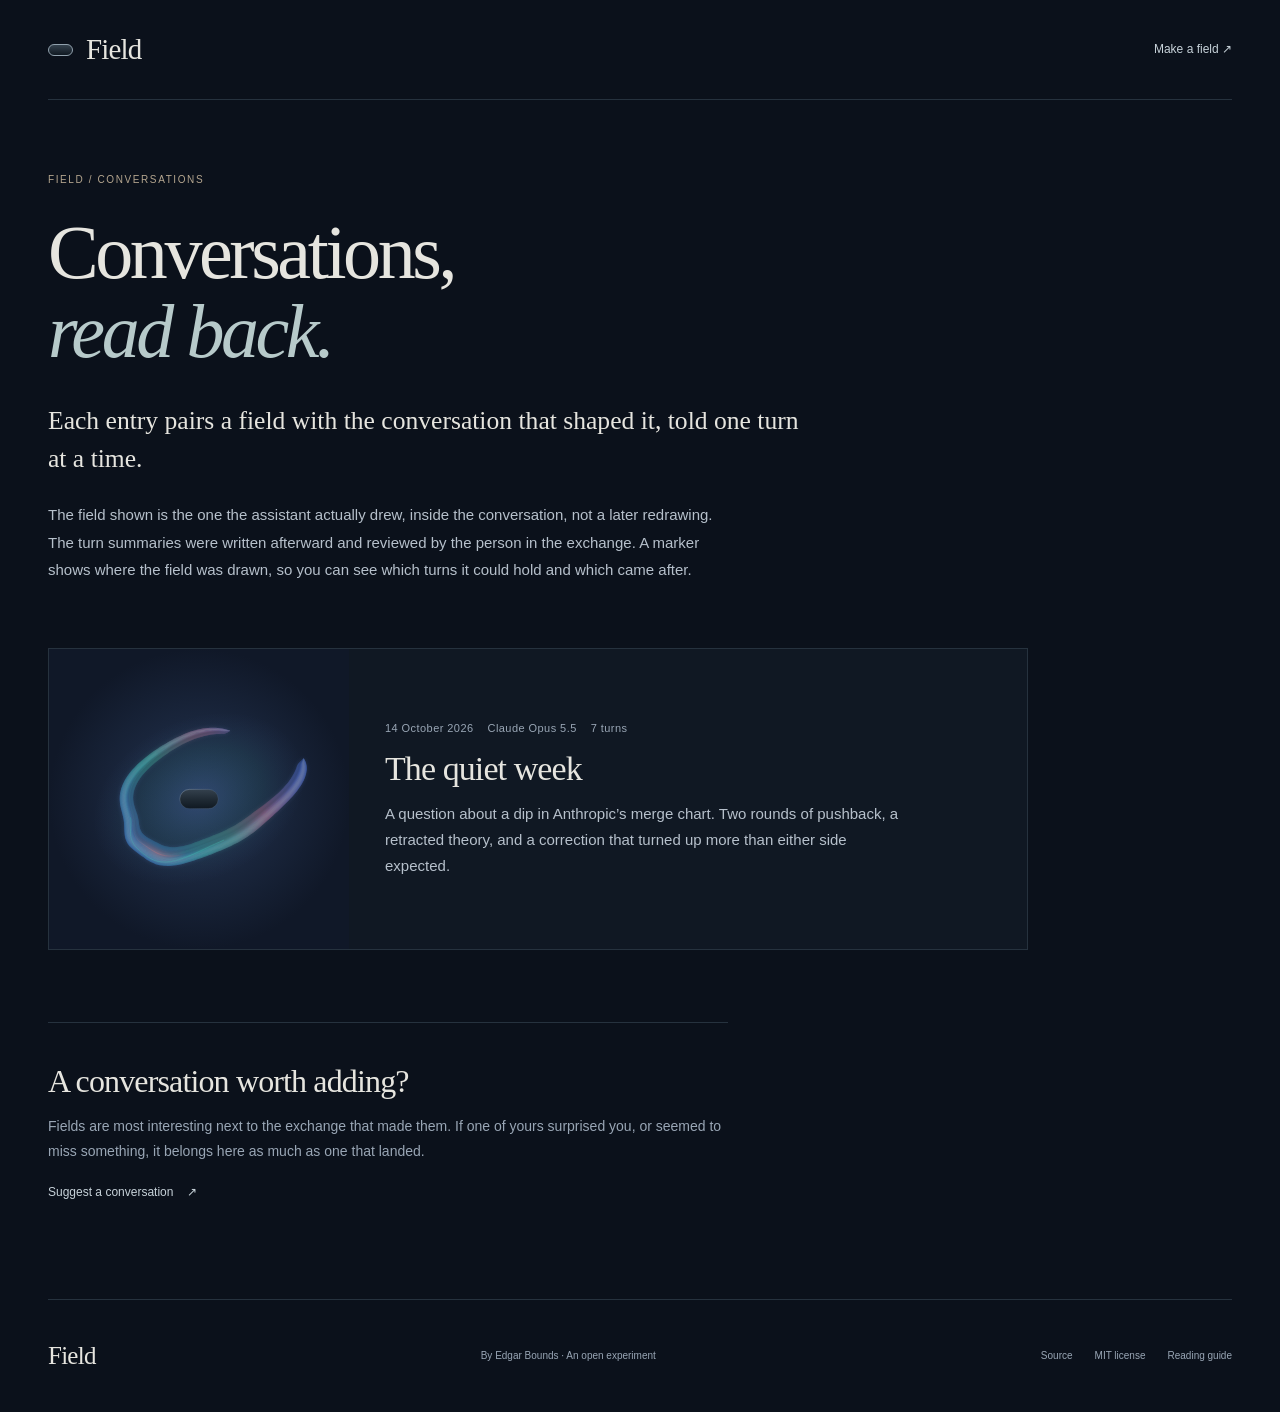
==== docs/conversations/index.html @ 27db82e9 "Add Conversations: fields from real exchanges, read back turn by turn A new section pairing each fie" ====
<!doctype html>
<html lang="en">
<head>
  <meta charset="utf-8"><meta name="viewport" content="width=device-width,initial-scale=1">
  <meta name="theme-color" content="#0b111b"><title>Conversations — Field</title>
  <meta name="description" content="Fields from real conversations, each paired with a turn-by-turn account of the exchange that shaped it.">
  <link rel="canonical" href="https://ebounds.github.io/field/conversations/">
  <link rel="icon" href="../site/icon.svg" type="image/svg+xml">
  <link rel="stylesheet" href="../site/style.css"><link rel="stylesheet" href="../site/conversations.css">
</head>
<body>
  <header class="site-header wrap"><a class="wordmark" href="../" aria-label="Field home"><span class="capsule" aria-hidden="true"></span>Field</a><a class="text-link" href="../#playground">Make a field ↗</a></header>
  <main class="wrap conv-page">
    <div class="conv-index-head">
      <p class="eyebrow">Field / Conversations</p>
      <h1>Conversations,<br><em>read back.</em></h1>
      <p class="conv-lead">Each entry pairs a field with the conversation that shaped it, told one turn at a time.</p>
      <p class="conv-intro">The field shown is the one the assistant actually drew, inside the conversation, not a later redrawing. The turn summaries were written afterward and reviewed by the person in the exchange. A marker shows where the field was drawn, so you can see which turns it could hold and which came after.</p>
    </div>

    <ol class="conv-list" reversed>
      <li class="conv-card">
        <img src="quiet-week/field.svg" alt="" loading="lazy" width="1000" height="1000">
        <div class="conv-card-body">
          <div class="conv-meta"><span>14 October 2026</span><span>Claude Opus 5.5</span><span>7 turns</span></div>
          <h2><a href="quiet-week.html">The quiet week</a></h2>
          <p>A question about a dip in Anthropic’s merge chart. Two rounds of pushback, a retracted theory, and a correction that turned up more than either side expected.</p>
        </div>
      </li>
    </ol>

    <section class="conv-invite">
      <h2>A conversation worth adding?</h2>
      <p>Fields are most interesting next to the exchange that made them. If one of yours surprised you, or seemed to miss something, it belongs here as much as one that landed.</p>
      <a class="text-link" href="https://github.com/ebounds/field/issues/new?title=Conversation%20for%20the%20archive">Suggest a conversation <span aria-hidden="true">↗</span></a>
    </section>
  </main>
  <footer class="site-footer wrap"><a class="wordmark" href="../">Field</a><p>By <a href="https://github.com/ebounds">Edgar Bounds</a> · An open experiment</p><div><a href="https://github.com/ebounds/field">Source</a><a href="https://github.com/ebounds/field/blob/main/LICENSE">MIT license</a><a href="../field-guide.pdf">Reading guide</a></div></footer>
</body>
</html>
---- docs/site/style.css ----
@font-face {
  font-family:FieldSerif;
  src:local("Iowan Old Style"),local("Palatino Linotype"),local("Book Antiqua");
  font-display:swap
}
:root {
  color-scheme:dark;
  --bg:#0b111b;
  --panel:#101823;
  --text:#e6e5df;
  --muted:#99a6b5;
  --line:#26323e;
  --warm:#d9cbb3;
  --teal:#75cabe;
  --font:Inter,"Segoe UI",Arial,sans-serif;
  --serif:FieldSerif,Palatino,"Palatino Linotype","Book Antiqua",Georgia,serif
}
* {
  box-sizing:border-box
}
html {
  scroll-behavior:smooth;
  scroll-padding-top:28px
}
body {
  margin:0;
  background:var(--bg);
  color:var(--text);
  font-family:var(--font);
  font-size:15px;
  line-height:1.65;
  -webkit-font-smoothing:antialiased
}
button,input,select,textarea {
  font:inherit
}
a {
  color:inherit;
  text-decoration:none
}
button {
  color:inherit;
  cursor:pointer
}
a,button,input,summary,select,textarea {
  -webkit-tap-highlight-color:transparent
}
button:disabled {
  opacity:.45;
  cursor:wait
}
:focus-visible {
  outline:2px solid var(--teal);
  outline-offset:5px
}
button,input,select,textarea,summary {
  scroll-margin-top:30px
}
img {
  display:block;
  max-width:100%
}
.wrap {
  width:min(1280px,calc(100% - 96px));
  margin-inline:auto
}
.eyebrow,.small-caps {
  font-size:10px;
  letter-spacing:.16em;
  text-transform:uppercase;
  font-weight:500
}
.eyebrow {
  color:#b5a68f;
  margin:0 0 24px
}
.small-caps {
  color:var(--muted)
}
h1,h2,h3,p,figure {
  margin-top:0
}
h1,h2,h3 {
  font-weight:400;
  font-family:var(--serif)
}
h1 {
  font-size:clamp(54px,5.2vw,79px);
  line-height:1.05;
  letter-spacing:-.045em;
  margin-bottom:30px
}
h1 em {
  font-weight:400;
  color:#b7caca
}
h2 {
  font-size:clamp(32px,3.1vw,45px);
  line-height:1.16;
  letter-spacing:-.027em;
  margin-bottom:0
}
h3 {
  font-size:25px;
  line-height:1.2;
  margin:14px 0
}
.site-header {
  height:100px;
  display:flex;
  align-items:center;
  justify-content:space-between;
  border-bottom:1px solid var(--line)
}
.wordmark {
  display:inline-flex;
  align-items:center;
  gap:13px;
  font-family:var(--serif);
  font-size:29px;
  letter-spacing:-.03em
}
.capsule {
  height:12px;
  width:25px;
  border-radius:10px;
  background:linear-gradient(#34414d,#101922);
  border:1px solid #91a1ad
}
.version {
  font-family:var(--font);
  font-size:9px;
  letter-spacing:.05em;
  align-self:flex-start;
  padding-top:10px;
  color:var(--muted)
}
nav {
  display:flex;
  align-items:center;
  gap:32px;
  font-size:12px
}
nav a {
  color:#b6c0ca
}
nav a:hover {
  color:white
}
.source-link {
  border-left:1px solid var(--line);
  padding-left:30px
}
.hero {
  display:grid;
  grid-template-columns:1.05fr 1fr;
  align-items:center;
  min-height:720px;
  position:relative;
  padding:65px 0 80px
}
.hero-copy {
  position:relative;
  z-index:1
}
.intro {
  font-size:16px;
  color:#bdc5cf;
  margin-bottom:17px;
  line-height:1.8
}
.hero-description {
  max-width:400px;
  color:var(--muted);
  font-size:14px;
  line-height:1.8
}
.hero-actions {
  display:flex;
  align-items:center;
  gap:24px;
  margin:35px 0 20px
}
.button {
  display:inline-flex;
  justify-content:center;
  align-items:center;
  gap:20px;
  white-space:nowrap;
  padding:12px 19px;
  min-height:45px;
  border:1px solid #465160;
  background:transparent;
  border-radius:3px;
  font-size:12px;
  letter-spacing:.015em;
  text-decoration:none;
  transition:background .2s,border-color .2s
}
.button:hover {
  background:#182332;
  border-color:#81939f
}
.button.primary {
  background:var(--warm);
  border-color:var(--warm);
  color:#18202a
}
.button.primary:hover {
  background:#ebe0cd;
  border-color:#ebe0cd
}
.text-link {
  border:0;
  background:none;
  padding:0;
  font-size:12px;
  line-height:1.7;
  color:#c7d2d9;
  display:inline-flex;
  align-items:center;
  gap:14px;
  text-align:left;
  text-decoration:none
}
.text-link:hover {
  color:white
}
.hero-note {
  font-size:10px;
  letter-spacing:.035em;
  color:#8795a5
}
.hero-art {
  margin:0 -28px 0 -22px;
  position:relative
}
.hero-art img {
  width:100%;
  height:auto;
  mask-image:radial-gradient(ellipse 65% 62% at 50% 50%,#000 45%,transparent 90%)
}
.hero-art figcaption {
  display:flex;
  justify-content:space-between;
  font-size:10px;
  color:#8392a3;
  padding:0 48px;
  position:absolute;
  width:100%;
  bottom:0
}
.hero-art figcaption span:last-child {
  font-size:8px;
  letter-spacing:.14em
}
.section-heading {
  display:flex;
  justify-content:space-between;
  align-items:flex-end;
  gap:30px;
  margin-bottom:46px
}
.section-heading .eyebrow {
  margin-bottom:17px
}
.section-heading>p {
  font-size:13px;
  color:var(--muted);
  margin:0;
  line-height:1.8
}
.playground {
  padding:70px 0 60px;
  border-top:1px solid var(--line)
}
.instrument {
  display:grid;
  grid-template-columns:minmax(0,1fr) 340px;
  gap:58px;
  align-items:start
}
.art-column {
  min-width:0
}
.art-heading {
  display:flex;
  justify-content:space-between;
  align-items:center;
  font-size:11px;
  color:#bac4ce;
  border-bottom:1px solid var(--line);
  padding:0 0 16px
}
.art-heading span:last-child {
  font-size:9px;
  letter-spacing:.13em;
  color:var(--muted)
}
.art-frame {
  background:#0b111b;
  aspect-ratio:1;
  overflow:hidden
}
.art-frame img {
  width:100%;
  height:100%;
  object-fit:contain
}
.art-actions {
  border-top:1px solid var(--line);
  display:flex;
  gap:10px;
  padding-top:20px;
  align-items:center
}
.art-actions .text-link {
  margin-left:auto
}
.instrument-note {
  font-size:10px;
  color:var(--muted);
  margin:14px 0 0
}
.listening {
  margin-top:26px;
  border-block:1px solid var(--line);
  text-align:left;
}
.art-column:has(.listening[open]) .art-frame {
  height:clamp(210px,32vh,360px);
  aspect-ratio:auto;
}
.listening summary {
  display:flex;
  align-items:center;
  justify-content:space-between;
  gap:16px;
  padding:20px 2px;
  cursor:pointer;
  list-style:none;
}
.listening summary::-webkit-details-marker { display:none; }
.listening-title {
  font-family:var(--serif);
  font-size:22px;
  color:var(--warm);
}
.listening-title::before { content:'+'; margin-right:13px; color:var(--teal); }
.listening[open] .listening-title::before { content:'−'; }
.listening-tag { color:var(--muted); font-size:10px; letter-spacing:.06em; }
.listening-body { padding:0 2px 18px; }
.listening-intro { font-family:var(--serif); font-size:25px; margin:6px 0; }
.audio-description { color:var(--muted); font-size:13px; margin-bottom:12px; }
.audio-description::first-letter { text-transform:uppercase; }
.listening-wave {
  height:48px;
  display:flex;
  align-items:center;
  position:relative;
  margin:12px 0;
}
.listening-wave::before {
  content:'';
  position:absolute;
  width:100%;
  height:1px;
  background:var(--line);
}
#audio-wave { width:100%; height:40px; stroke:#819f9e; stroke-width:1.6; stroke-linecap:round; position:relative; }
.listening[data-playing=true] #audio-wave { stroke:var(--teal); }
.listening-transport { display:flex; align-items:center; gap:20px; flex-wrap:wrap; }
#listen { min-width:132px; justify-content:center; }
#audio-time { margin-left:auto; font-size:11px; font-variant-numeric:tabular-nums; color:var(--muted); }
#audio-progress { display:block; width:100%; height:2px; margin:18px 0; border:0; background:var(--line); color:var(--teal); appearance:none; }
#audio-progress::-webkit-progress-bar { background:var(--line); }
#audio-progress::-webkit-progress-value { background:var(--teal); }
#audio-progress::-moz-progress-bar { background:var(--teal); }
.listening-volume { display:flex; align-items:center; gap:16px; font-size:11px; color:var(--muted); }
.listening-volume input { width:min(170px,50%); margin:0; accent-color:var(--teal); }
.listening-volume output { font-variant-numeric:tabular-nums; }
.audio-status { font-size:12px; min-height:2em; margin:18px 0 8px; color:#b7caca; }
.listening-note { color:var(--muted); font-size:11px; line-height:1.8; margin:0; }
.listening-note a { color:var(--warm); text-decoration:underline; text-underline-offset:3px; }
@media(max-width:420px) {
  .listening summary { gap:10px; flex-wrap:wrap; }
  .listening-title { font-size:21px; }
  .listening-transport { gap:14px; }
  #audio-time { flex-basis:100%; margin-left:0; }
}
.control-panel {
  padding-top:0
}
.control-heading {
  display:flex;
  justify-content:space-between;
  font-size:11px;
  margin-bottom:10px
}
.quiet-button {
  background:transparent;
  border:0;
  font-size:11px;
  padding:0;
  color:var(--muted)
}
.quiet-button:hover {
  color:white
}
select {
  width:100%;
  background:#141e2a;
  border:1px solid #364554;
  color:var(--text);
  padding:11px 12px;
  border-radius:3px;
  font-size:12px;
  margin-bottom:24px
}
fieldset {
  margin:0 0 24px;
  padding:0;
  border:0
}
legend {
  font-size:11px;
  margin-bottom:11px;
  padding:0
}
.segmented {
  display:flex;
  gap:0;
  border:1px solid #364554;
  border-radius:3px;
  overflow:hidden
}
.segmented label {
  flex:1;
  position:relative;
  text-align:center;
  cursor:pointer
}
.segmented input {
  position:absolute;
  opacity:0;
  width:100%;
  height:100%;
  inset:0;
  margin:0;
  cursor:pointer
}
.segmented span {
  display:block;
  padding:10px 5px;
  font-size:11px;
  color:var(--muted)
}
.segmented input:checked+span {
  color:#e2ebe8;
  background:#273d42
}
.segmented input:focus-visible+span {
  outline:2px solid var(--teal);
  outline-offset:-3px
}
.palette {
  display:flex;
  gap:9px;
  justify-content:space-between
}
.swatch {
  width:39px;
  height:35px;
  border:1px solid transparent;
  background:transparent;
  border-radius:3px;
  padding:8px;
  display:grid;
  place-items:center
}
.swatch span {
  height:17px;
  width:17px;
  background:var(--swatch);
  border-radius:50%
}
.swatch[aria-pressed=true] {
  border-color:var(--swatch);
  background:#1b2732
}
.swatch:hover {
  border-color:#566777
}
.color-meaning {
  font-size:10px;
  line-height:1.7;
  min-height:34px;
  color:var(--muted);
  margin:10px 0 0
}
.slider {
  margin-bottom:20px
}
.slider-title {
  display:flex;
  justify-content:space-between;
  font-size:11px;
  margin-bottom:7px
}
.slider-title output {
  color:#95a9b5;
  font-variant-numeric:tabular-nums;
  font-size:10px
}
.slider input {
  display:block;
  width:100%;
  height:20px;
  accent-color:#a7c8c6;
  cursor:pointer;
  margin:0
}
.range-ends {
  display:flex;
  justify-content:space-between;
  font-size:9px;
  color:#90a0b0;
  margin-top:4px
}
.more-controls {
  border-top:1px solid var(--line);
  border-bottom:1px solid var(--line);
  margin-top:26px
}
summary {
  cursor:pointer;
  list-style:none;
  display:flex;
  justify-content:space-between;
  padding:16px 0;
  font-size:11px
}
summary::-webkit-details-marker {
  display:none
}
.more-controls summary span {
  font-size:17px;
  line-height:1
}
.more-controls[open] summary span {
  transform:rotate(45deg)
}
#fine-controls {
  padding-top:12px
}
.select-label {
  font-size:11px;
  display:block;
  margin-bottom:7px
}
.control-note {
  font-size:10px;
  color:var(--muted);
  line-height:1.8;
  margin-top:20px
}
.control-note a {
  text-decoration:underline;
  text-underline-offset:3px
}
.status {
  min-height:24px;
  color:var(--teal);
  font-size:12px;
  margin:20px 0 0
}
.import-controls {
  max-width:720px;
  border-top:1px solid var(--line);
  margin-top:10px
}
.import-controls summary {
  font-size:12px;
  justify-content:flex-start;
  gap:12px
}
.import-controls summary:before {
  content:"+";
  font-size:16px
}
.import-controls[open] summary:before {
  content:"−"
}
.import-controls p {
  font-size:12px;
  color:var(--muted)
}
textarea {
  display:block;
  width:100%;
  resize:vertical;
  background:var(--panel);
  color:var(--text);
  border:1px solid #364554;
  border-radius:3px;
  padding:15px;
  font-size:12px;
  line-height:1.65
}
#spec-input {
  font-family:ui-monospace,SFMono-Regular,Consolas,monospace
}
.import-actions {
  display:flex;
  gap:24px;
  align-items:center;
  margin-top:16px
}
#copy-fallback {
  font-size:12px;
  max-width:720px;
  margin:10px 0
}
#copy-fallback label {
  display:block;
  margin-bottom:8px
}
.studies {
  padding:60px 0 100px
}
.study-grid {
  display:grid;
  grid-template-columns:repeat(3,minmax(0,1fr));
  gap:36px 26px
}
.study-card {
  padding:0;
  border:0;
  background:none;
  text-align:left;
  min-width:0
}
.study-card img {
  width:100%;
  height:auto;
  border:1px solid transparent;
  transition:border-color .2s
}
.study-card:hover img {
  border-color:#65717e
}
.study-caption {
  display:flex;
  justify-content:space-between;
  align-items:center;
  margin:13px 0 3px
}
.study-caption>span:first-child {
  font-family:var(--serif);
  font-size:24px
}
.study-caption>span:last-child {
  font-size:9px;
  color:var(--muted);
  letter-spacing:.08em
}
.study-description {
  font-size:11px;
  color:var(--muted)
}
.about {
  padding:90px 0;
  display:grid;
  grid-template-columns:1.1fr 1fr;
  gap:90px;
  border-top:1px solid var(--line)
}
.about h2 {
  font-size:clamp(35px,3.5vw,51px);
  line-height:1.18;
  margin-bottom:24px
}
.about-copy {
  padding-top:7px
}
.about-copy p {
  font-size:14px;
  line-height:1.95;
  color:#adb9c5;
  margin-bottom:21px
}
.about-copy .text-link {
  margin-top:12px
}
.get-field {
  padding:80px 0 90px;
  border-top:1px solid var(--line)
}
.steps {
  display:grid;
  grid-template-columns:repeat(3,1fr);
  gap:50px;
  margin:45px 0 40px
}
.step-number {
  font-size:10px;
  color:#b2a48e;
  font-variant-numeric:tabular-nums
}
.steps p {
  font-size:13px;
  color:var(--muted);
  line-height:1.9
}
.prompt {
  display:flex;
  align-items:center;
  gap:45px;
  padding:26px 30px;
  background:#121e29;
  border-left:2px solid #638788
}
.prompt p {
  margin:0;
  font-family:var(--serif);
  font-size:18px;
  line-height:1.65;
  color:#c6d6d7
}
.prompt button {
  flex-shrink:0
}
.use-note {
  font-size:11px;
  line-height:1.8;
  color:var(--muted);
  margin-top:22px;
  max-width:890px
}
.use-note a {
  text-decoration:underline;
  text-underline-offset:3px
}
.invitation {
  padding:85px 0 95px;
  border-top:1px solid var(--line);
  text-align:center
}
.invitation .eyebrow {
  margin-bottom:20px
}
.invitation p:not(.eyebrow) {
  color:var(--muted);
  font-size:14px;
  margin:20px 0
}
.site-footer {
  display:flex;
  justify-content:space-between;
  align-items:center;
  padding:35px 0;
  border-top:1px solid var(--line);
  gap:24px;
  font-size:10px;
  color:var(--muted)
}
.site-footer p {
  margin:0
}
.site-footer>div {
  display:flex;
  gap:22px
}
.site-footer .wordmark {
  color:var(--text);
  font-size:25px
}
.site-footer a:hover {
  color:white
}
.skip-link {
  position:absolute;
  top:-100px;
  left:20px;
  background:var(--warm);
  color:var(--bg);
  padding:12px 20px;
  z-index:5
}
.skip-link:focus {
  top:12px
}
.visually-hidden {
  position:absolute!important;
  width:1px;
  height:1px;
  padding:0;
  margin:-1px;
  overflow:hidden;
  clip:rect(0,0,0,0);
  white-space:nowrap;
  border:0
}
.notice {
  border:1px solid var(--line);
  padding:18px;
  color:var(--warm);
  font-size:13px
}
@media(min-width:1600px) {
  .hero {
    min-height:760px
  }
}
@media(max-width:1100px) {
  .wrap {
    width:calc(100% - 64px)
  }
  .hero {
    min-height:640px;
    grid-template-columns:1.1fr 1fr;
    padding:55px 0 65px
  }
  .hero-art {
    margin:0 -16px 0 -50px
  }
  .hero-actions {
    gap:17px;
    flex-wrap:wrap
  }
  .hero-actions .text-link {
    font-size:11px
  }
  h1 {
    font-size:61px
  }
  .hero .intro {
    font-size:14px
  }
  .hero-description {
    font-size:13px;
    max-width:350px
  }
  .instrument {
    gap:32px;
    grid-template-columns:minmax(0,1fr) 290px
  }
  .about {
    gap:45px
  }
  .steps {
    gap:32px
  }
  .section-heading>p br {
    display:none
  }
  .section-heading>p {
    max-width:270px
  }
  .hero-art figcaption {
    padding-inline:28px;
    font-size:9px
  }
  .hero-art figcaption span:last-child {
    display:none
  }
}
@media(max-width:760px) {
  .wrap {
    width:calc(100% - 40px)
  }
  .site-header {
    height:78px
  }
  .wordmark {
    font-size:25px
  }
  .version {
    font-size:8px
  }
  nav {
    gap:20px;
    font-size:11px
  }
  nav a[href="#about"],.source-link {
    display:none
  }
  .hero {
    display:flex;
    flex-direction:column;
    align-items:stretch;
    padding:56px 0 32px;
    min-height:0
  }
  .hero h1 {
    font-size:clamp(48px,9vw,68px);
    line-height:1.07;
    margin-bottom:25px
  }
  .eyebrow {
    font-size:9px
  }
  .hero .eyebrow {
    margin-bottom:24px
  }
  .hero .intro {
    font-size:14px
  }
  .hero-description {
    max-width:430px;
    font-size:13px
  }
  .hero-actions {
    margin:28px 0 18px;
    gap:22px
  }
  .hero-art {
    margin:-18px 0 0;
    max-width:480px;
    align-self:center;
    width:100%
  }
  .hero-art figcaption {
    bottom:10px;
    padding:0 20px
  }
  .hero-note {
    font-size:9px
  }
  .hero-art img {
    mask-image:radial-gradient(ellipse 65% 62% at 50% 50%,#000 40%,transparent 90%)
  }
  .section-heading {
    display:block;
    margin-bottom:30px
  }
  .section-heading>p {
    max-width:100%;
    margin-top:18px;
    font-size:12px
  }
  .section-heading .eyebrow {
    margin-bottom:14px
  }
  h2 {
    font-size:34px
  }
  .playground {
    padding:45px 0 35px
  }
  .instrument {
    grid-template-columns:minmax(0,1fr);
    gap:32px
  }
  .art-frame {
    margin:0 -12px
  }
  .art-actions {
    gap:9px;
    flex-wrap:wrap
  }
  .art-actions .button {
    padding-inline:13px;
    font-size:11px
  }
  .art-actions .text-link {
    font-size:11px;
    gap:6px
  }
  .control-panel {
    padding:26px 22px;
    background:#0f1823;
    border:1px solid var(--line);
    border-radius:3px
  }
  .control-heading,legend {
    font-size:12px
  }
  .palette {
    justify-content:flex-start;
    gap:14px
  }
  .slider {
    margin-bottom:23px
  }
  .slider-title {
    font-size:12px
  }
  .color-meaning {
    font-size:11px;
    min-height:20px
  }
  .range-ends {
    font-size:10px
  }
  .segmented span {
    padding-block:12px
  }
  .status {
    margin-top:14px
  }
  .studies {
    padding:45px 0 55px
  }
  .study-grid {
    grid-template-columns:repeat(2,minmax(0,1fr));
    gap:27px 16px
  }
  .study-caption {
    margin-top:10px
  }
  .study-caption>span:first-child {
    font-size:23px
  }
  .study-caption>span:last-child {
    font-size:8px
  }
  .study-description {
    display:block;
    line-height:1.6;
    font-size:10px
  }
  .about {
    grid-template-columns:1fr;
    gap:32px;
    padding:55px 0
  }
  .about h2 {
    font-size:38px
  }
  .about-copy p {
    font-size:13px
  }
  .get-field {
    padding:55px 0
  }
  .get-field .section-heading>.button {
    margin-top:27px
  }
  .steps {
    grid-template-columns:1fr;
    gap:19px;
    margin:34px 0
  }
  .steps>div {
    display:grid;
    grid-template-columns:26px 1fr;
    gap:0 10px
  }
  .step-number {
    grid-column:1;
    grid-row:1;
    padding-top:8px
  }
  .steps h3 {
    grid-column:2;
    margin:0 0 10px
  }
  .steps p {
    grid-column:2;
    margin-bottom:8px
  }
  .prompt {
    display:block;
    padding:24px
  }
  .prompt p {
    font-size:17px
  }
  .prompt button {
    margin-top:22px
  }
  .use-note {
    font-size:11px
  }
  .invitation {
    padding:55px 0 65px
  }
  .site-footer {
    flex-wrap:wrap;
    gap:20px
  }
  .site-footer>div {
    width:100%;
    font-size:10px;
    gap:25px
  }
  .site-footer p {
    font-size:9px
  }
  .import-actions {
    gap:20px;
    flex-wrap:wrap
  }
}
@media(prefers-reduced-motion:reduce) {
  html {
    scroll-behavior:auto
  }
  *,*:before,*:after {
    transition:none!important;
    animation:none!important
  }
}
.control-preview {
  display:none
}
.slider-title,.control-heading,legend {
  font-size:12px
}
.slider-title output {
  font-size:11px
}
.range-ends {
  font-size:10px
}
.more-controls summary {
  font-size:12px
}
@media(min-width:761px) {
  .art-column {
    position:sticky;
    top:20px
  }
}
@media(max-width:760px) {
  .control-preview {
    display:flex;
    justify-content:center;
    position:sticky;
    top:0;
    z-index:2;
    height:190px;
    background:#0f1823;
    border-bottom:1px solid var(--line);
    margin:-14px -12px 22px;
    padding:0 0 10px
  }
  .control-preview img {
    width:180px;
    height:180px;
    object-fit:contain
  }
}
@media(max-width:760px) {
  .palette {
    gap:6px;
    justify-content:space-between
  }
  .swatch {
    width:36px;
    padding:6px
  }
  #controls input,#controls select,#controls summary {
    scroll-margin-top:220px
  }
}

/* The approved films: opt-in playback, with captions and native controls. */
.film-section{padding:65px 0;border-top:1px solid var(--line)}
.film-player{display:block;width:100%;height:auto;aspect-ratio:16/9;max-width:100%;background:var(--bg);border:1px solid var(--line)}
.film-player.film-vertical{width:min(100%,380px);aspect-ratio:9/16}
.film-links{display:flex;flex-wrap:wrap;gap:18px 32px;margin-top:22px}
.film-note{max-width:780px;font-size:13px;color:var(--muted);margin:22px 0 0}
.film-page{padding:65px 0 80px}.film-page>h1{max-width:1000px}.film-page>.film-lead{max-width:820px;color:var(--muted);font-size:16px;margin-bottom:36px}
.film-page-section{padding-top:48px;margin-top:48px;border-top:1px solid var(--line)}
.film-page-section>h2{margin-bottom:24px}.film-page-section>p{max-width:810px;color:var(--muted)}
.film-reading{display:grid;grid-template-columns:repeat(3,minmax(0,1fr));gap:24px;margin-top:30px}.film-reading h3{font-size:23px}.film-reading p{font-size:13px;color:var(--muted)}
.film-context{max-width:900px;padding-top:28px;margin-top:40px;border-top:1px solid var(--line);color:var(--muted);font-size:13px}.film-context summary{cursor:pointer;color:var(--text)}.film-context p{margin-top:18px}
.trailer-concept{position:relative;max-width:650px;aspect-ratio:1;overflow:hidden;background:var(--bg);border:1px solid var(--line)}
.trailer-concept-art{position:absolute;inset:0;transform-origin:19.2% 53.8%;transition:transform 1s ease}
.trailer-concept-art img{position:absolute;inset:0;width:100%;height:100%;object-fit:contain}
.trailer-concept-fringes{opacity:0;transition:opacity 1s ease}.trailer-concept-art.on .trailer-concept-fringes{opacity:1}.trailer-concept-art.zoom{transform:scale(3.15)}
.trailer-concept-label{position:absolute;top:14px;left:18px;color:#c9d9df;font-size:10px;letter-spacing:.1em;text-transform:uppercase;background:#0b111bcc;padding:5px 9px}
.trailer-concept-controls{display:flex;flex-wrap:wrap;gap:12px;margin:20px 0}.trailer-concept-controls button[aria-pressed=true]{border-color:var(--teal);background:#244b50}
@media(max-width:760px){.film-section{padding:42px 0}.film-links{gap:16px 24px;font-size:12px}.film-note{font-size:12px}.film-page{padding:44px 0 55px}.film-page>h1{font-size:clamp(40px,9vw,68px)}.film-page>.film-lead{font-size:14px}.film-reading{grid-template-columns:1fr;gap:8px}.film-page-section{padding-top:32px;margin-top:32px}.film-page-nav{gap:14px}.trailer-concept-controls .button{font-size:12px;padding:10px 14px}}
@media(prefers-reduced-motion:reduce){.trailer-concept-art,.trailer-concept-fringes{transition:none}}

/* Film pages share navigation across the three introductions. */
.film-page-nav{flex-wrap:wrap;justify-content:flex-end}.film-page-nav a{white-space:nowrap}@media(max-width:480px){.film-page-nav{max-width:185px;row-gap:7px}}

/* Narrow phones: keep the main navigation on one line. */
@media(max-width:480px){nav{gap:16px}nav a{white-space:nowrap}nav a[href="#intro"]{display:none}}
---- docs/site/conversations.css ----
/* Conversations: fields from real exchanges, read back turn by turn. */
.conv-page { padding: 72px 0 96px; }
.conv-page a.inline { color: var(--teal); text-decoration: underline; text-underline-offset: 4px; }
.conv-lead { font-family: var(--serif); font-size: clamp(21px, 2vw, 26px); line-height: 1.5; color: var(--text); max-width: 760px; margin: 0 0 22px; }
.conv-intro { color: #b6c0cb; font-size: 15px; line-height: 1.85; max-width: 680px; }

/* Index */
.conv-index-head { max-width: 860px; margin-bottom: 64px; }
.conv-index-head h1 { font-size: clamp(46px, 6.4vw, 76px); }
.conv-list { list-style: none; margin: 0; padding: 0; display: grid; gap: 28px; max-width: 980px; }
.conv-card { position: relative; display: grid; grid-template-columns: minmax(0, 300px) minmax(0, 1fr); background: var(--panel); border: 1px solid var(--line); transition: border-color .2s ease; }
.conv-card:hover, .conv-card:focus-within { border-color: #46586a; }
.conv-card img { width: 100%; height: auto; aspect-ratio: 1; object-fit: cover; }
.conv-card-body { padding: 32px 36px; display: flex; flex-direction: column; justify-content: center; gap: 12px; }
.conv-card h2 { font-size: 34px; margin: 0; }
.conv-card h2 a::after { content: ""; position: absolute; inset: 0; }
.conv-card p { margin: 0; color: #b6c0cb; font-size: 15px; line-height: 1.75; max-width: 520px; }
.conv-meta { font-size: 11px; letter-spacing: .04em; color: var(--muted); display: flex; flex-wrap: wrap; gap: 4px 14px; }
.conv-invite { margin-top: 72px; padding-top: 40px; border-top: 1px solid var(--line); max-width: 680px; }
.conv-invite h2 { font-size: 32px; margin-bottom: 14px; }
.conv-invite p { color: var(--muted); font-size: 14px; line-height: 1.8; }

/* Entry */
.conv-entry-head { max-width: 900px; margin-bottom: 56px; }
.conv-entry-head h1 { font-size: clamp(48px, 7vw, 84px); margin-bottom: 26px; }
.conv-entry-head .conv-meta { margin-top: 26px; font-size: 12px; }
.conv-layout { display: grid; grid-template-columns: minmax(0, 1fr) minmax(0, 1.08fr); gap: 72px; align-items: start; }
.conv-art { position: sticky; top: 28px; margin: 0; }
.conv-art img { width: 100%; height: auto; aspect-ratio: 1; border: 1px solid var(--line); }
.conv-art figcaption { margin-top: 14px; display: flex; flex-wrap: wrap; justify-content: space-between; gap: 6px 18px; font-size: 11px; color: var(--muted); }
.conv-art figcaption a { color: var(--warm); text-decoration: underline; text-underline-offset: 3px; }

.turns { list-style: none; margin: 0; padding: 0; counter-reset: turn; }
.turn { position: relative; padding: 0 0 40px 46px; }
.turn::before { /* rail */
  content: ""; position: absolute; left: 9px; top: 26px; bottom: 0; width: 1px; background: var(--rail, #3c6f78);
}
.turn:last-child::before { display: none; }
.turn::after { /* marker */
  counter-increment: turn; content: counter(turn, decimal-leading-zero);
  position: absolute; left: 0; top: 2px; width: 19px; height: 19px; border-radius: 50%;
  background: var(--bg); border: 1px solid var(--marker, var(--teal));
  font: 500 8px/17px var(--font); text-align: center; color: var(--marker, var(--teal)); letter-spacing: 0;
}
.turn.after { --rail: transparent; --marker: #6b7886; }
.turn.after::before { background: repeating-linear-gradient(to bottom, #3a4654 0 4px, transparent 4px 9px); }
.turn.drawn { --marker: #91a1ad; }
.turn.drawn::after { content: ""; width: 21px; height: 11px; top: 6px; left: -1px; border-radius: 6px; background: linear-gradient(#34414d, #101922); border-color: #91a1ad; }
.turn.drawn::before { background: repeating-linear-gradient(to bottom, #3a4654 0 4px, transparent 4px 9px); }
.turn-label { font-size: 10px; letter-spacing: .16em; text-transform: uppercase; color: #b5a68f; margin: 0 0 14px; }
.turn.after .turn-label, .turn.drawn .turn-label { color: var(--muted); }
.speaker { margin: 0 0 14px; }
.speaker:last-child { margin-bottom: 0; }
.speaker b { display: block; font-weight: 500; font-size: 11px; letter-spacing: .06em; color: var(--muted); margin-bottom: 4px; }
.speaker p { margin: 0; color: #c3ccd5; font-size: 15px; line-height: 1.8; }
.speaker.edgar p { color: var(--text); }
.speaker q { font-family: var(--serif); font-size: 17px; color: var(--text); quotes: "“" "”"; }
.boundary { margin: 0 0 40px 46px; padding: 14px 18px; border: 1px solid var(--line); background: var(--panel); font-size: 12px; line-height: 1.7; color: var(--muted); }

.conv-section { margin-top: 80px; padding-top: 44px; border-top: 1px solid var(--line); max-width: 760px; }
.conv-section h2 { font-size: 34px; margin-bottom: 22px; }
.conv-section p, .conv-section li { color: #b6c0cb; font-size: 15px; line-height: 1.85; }
.conv-section ul { padding-left: 20px; }
.conv-section details { margin-top: 18px; border: 1px solid var(--line); background: var(--panel); }
.conv-section summary { padding: 14px 18px; cursor: pointer; font-size: 12px; color: var(--text); }
.conv-section pre { margin: 0; padding: 0 18px 18px; overflow: auto; font-size: 12px; line-height: 1.6; color: #b7caca; }
.conv-section a { color: var(--teal); text-decoration: underline; text-underline-offset: 4px; }
.conv-back { margin-top: 64px; }

@media (max-width: 960px) {
  .conv-layout { grid-template-columns: 1fr; gap: 48px; }
  .conv-art { position: static; max-width: 560px; }
}
@media (max-width: 760px) {
  .conv-page { padding: 44px 0 64px; }
  .conv-card { grid-template-columns: 1fr; }
  .conv-card-body { padding: 24px 22px 28px; }
  .conv-card h2 { font-size: 30px; }
  .conv-entry-head { margin-bottom: 36px; }
  .turn { padding-left: 38px; }
  .boundary { margin-left: 38px; }
  .speaker p { font-size: 14px; }
  .conv-section { margin-top: 56px; padding-top: 32px; }
}
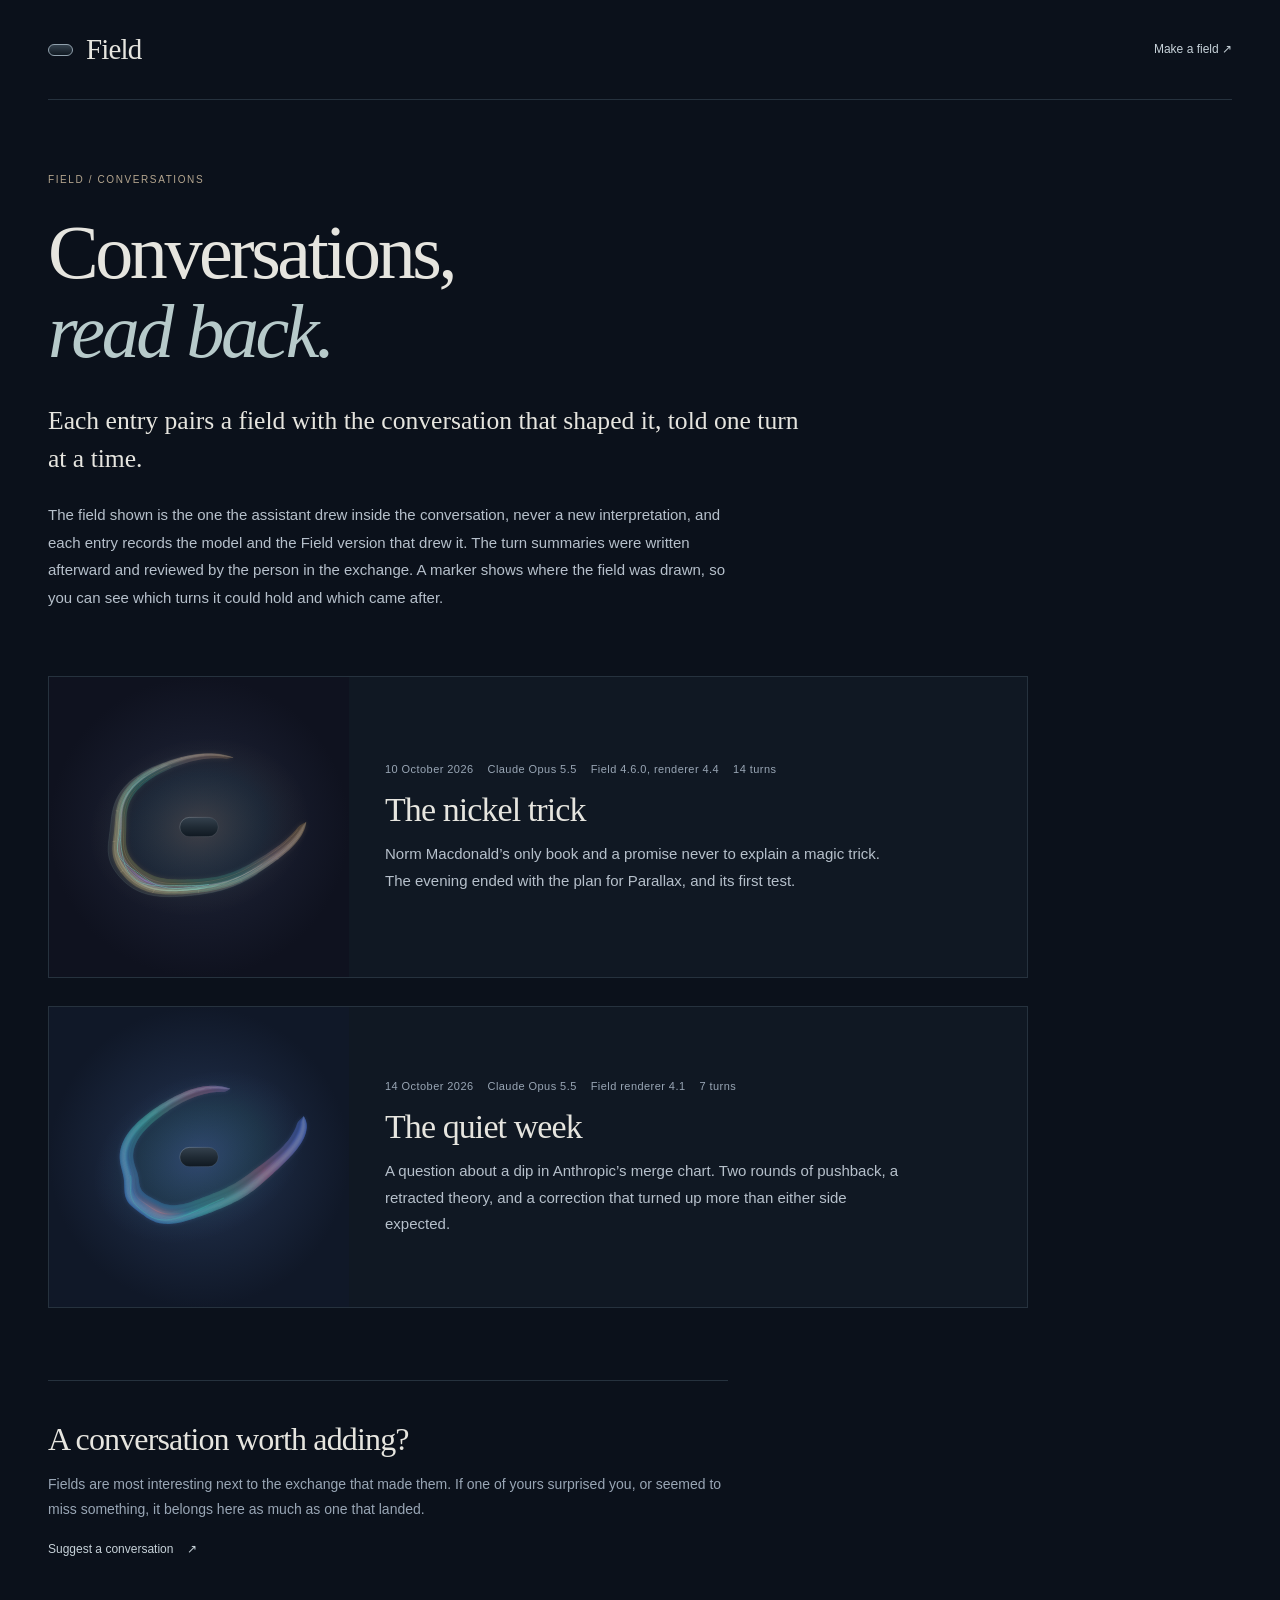
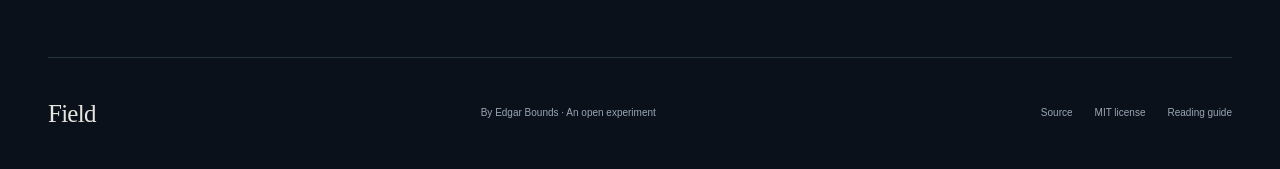
==== commit 3e673f9b: "Conversations: add "The nickel trick" and record versions on every entry Second entry: the 10 Oct 20" ====
--- a/docs/conversations/index.html
+++ b/docs/conversations/index.html
@@ -15,14 +15,22 @@
       <p class="eyebrow">Field / Conversations</p>
       <h1>Conversations,<br><em>read back.</em></h1>
       <p class="conv-lead">Each entry pairs a field with the conversation that shaped it, told one turn at a time.</p>
-      <p class="conv-intro">The field shown is the one the assistant actually drew, inside the conversation, not a later redrawing. The turn summaries were written afterward and reviewed by the person in the exchange. A marker shows where the field was drawn, so you can see which turns it could hold and which came after.</p>
+      <p class="conv-intro">The field shown is the one the assistant drew inside the conversation, never a new interpretation, and each entry records the model and the Field version that drew it. The turn summaries were written afterward and reviewed by the person in the exchange. A marker shows where the field was drawn, so you can see which turns it could hold and which came after.</p>
     </div>
 
     <ol class="conv-list" reversed>
       <li class="conv-card">
+        <img src="nickel-trick/field.svg" alt="" loading="lazy" width="1000" height="1000">
+        <div class="conv-card-body">
+          <div class="conv-meta"><span>10 October 2026</span><span>Claude Opus 5.5</span><span>Field 4.6.0, renderer 4.4</span><span>14 turns</span></div>
+          <h2><a href="nickel-trick.html">The nickel trick</a></h2>
+          <p>Norm Macdonald’s only book and a promise never to explain a magic trick. The evening ended with the plan for Parallax, and its first test.</p>
+        </div>
+      </li>
+      <li class="conv-card">
         <img src="quiet-week/field.svg" alt="" loading="lazy" width="1000" height="1000">
         <div class="conv-card-body">
-          <div class="conv-meta"><span>14 October 2026</span><span>Claude Opus 5.5</span><span>7 turns</span></div>
+          <div class="conv-meta"><span>14 October 2026</span><span>Claude Opus 5.5</span><span>Field renderer 4.1</span><span>7 turns</span></div>
           <h2><a href="quiet-week.html">The quiet week</a></h2>
           <p>A question about a dip in Anthropic’s merge chart. Two rounds of pushback, a retracted theory, and a correction that turned up more than either side expected.</p>
         </div>
--- a/docs/site/conversations.css
+++ b/docs/site/conversations.css
@@ -29,6 +29,10 @@
 .conv-art img { width: 100%; height: auto; aspect-ratio: 1; border: 1px solid var(--line); }
 .conv-art figcaption { margin-top: 14px; display: flex; flex-wrap: wrap; justify-content: space-between; gap: 6px 18px; font-size: 11px; color: var(--muted); }
 .conv-art figcaption a { color: var(--warm); text-decoration: underline; text-underline-offset: 3px; }
+.conv-versions { margin: 18px 0 0; padding-top: 16px; border-top: 1px solid var(--line); display: grid; grid-template-columns: max-content minmax(0, 1fr); gap: 7px 18px; font-size: 12px; line-height: 1.6; }
+.conv-versions dt { color: var(--muted); font-size: 10px; letter-spacing: .14em; text-transform: uppercase; padding-top: 2px; }
+.conv-versions dd { margin: 0; color: #c3ccd5; }
+.conv-versions code { font-size: 11px; color: #b7caca; }
 
 .turns { list-style: none; margin: 0; padding: 0; counter-reset: turn; }
 .turn { position: relative; padding: 0 0 40px 46px; }
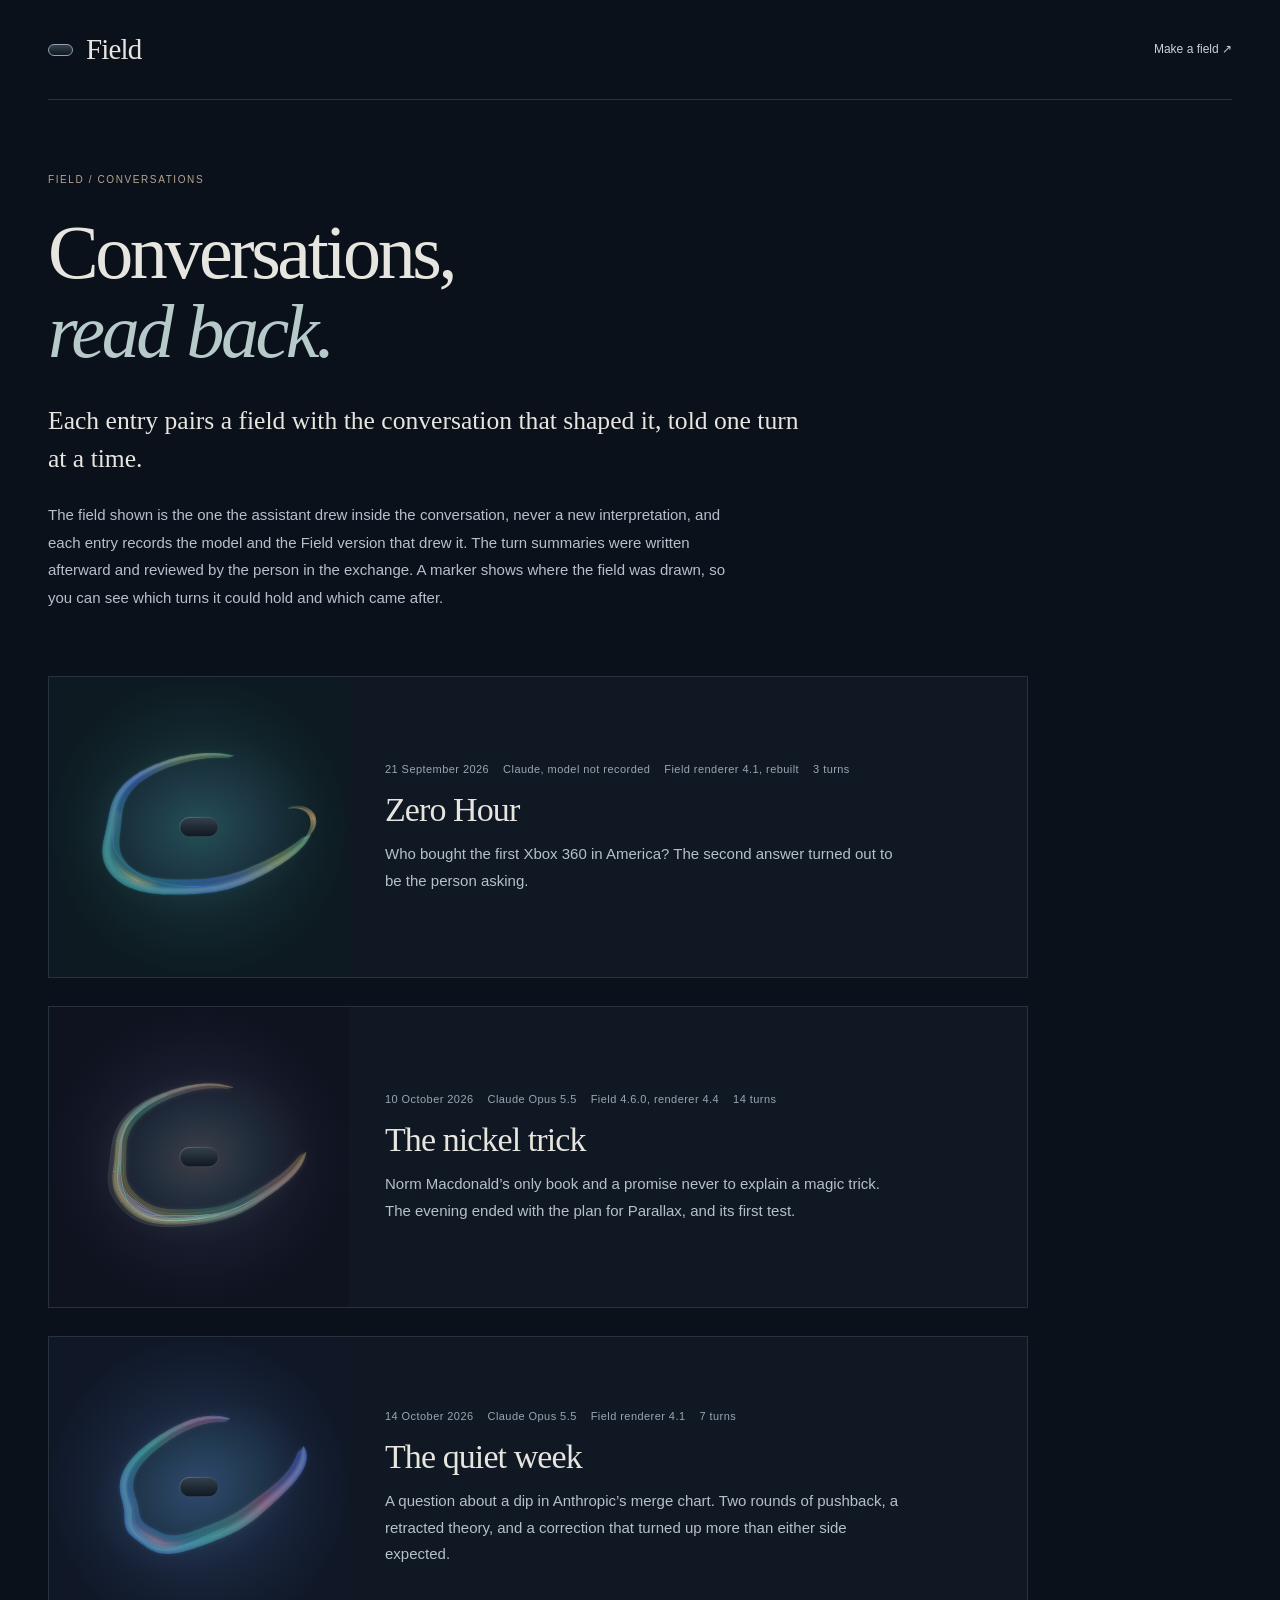
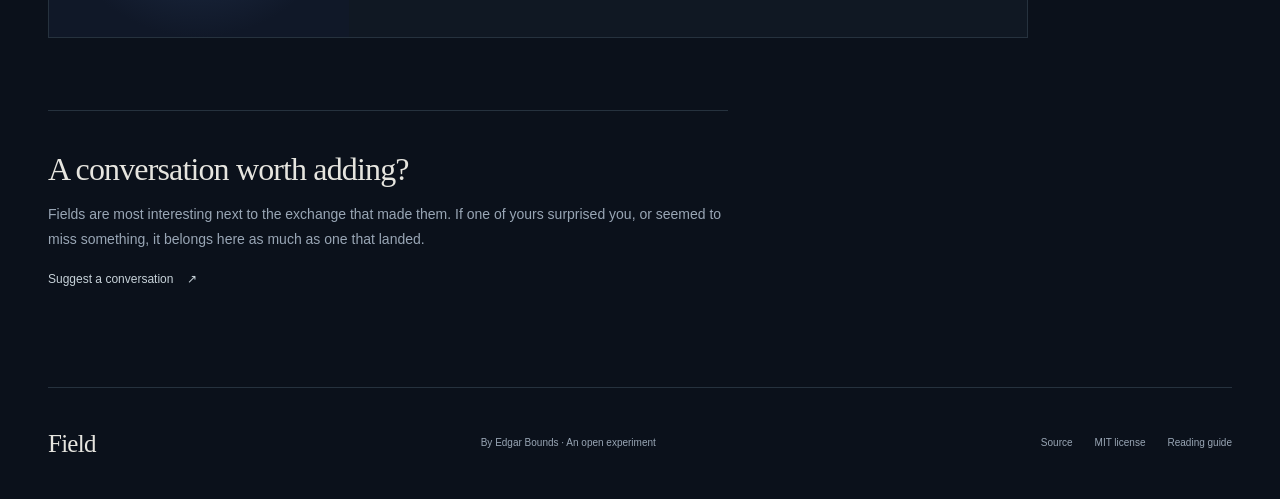
==== commit f05e8710: "Conversations: add "Zero Hour" (entry 003) The 21 Sep 2026 conversation about the first Xbox 360 sol" ====
--- a/docs/conversations/index.html
+++ b/docs/conversations/index.html
@@ -19,6 +19,14 @@
     </div>
 
     <ol class="conv-list" reversed>
+      <li class="conv-card">
+        <img src="zero-hour/field.svg" alt="" loading="lazy" width="1000" height="1000">
+        <div class="conv-card-body">
+          <div class="conv-meta"><span>21 September 2026</span><span>Claude, model not recorded</span><span>Field renderer 4.1, rebuilt</span><span>3 turns</span></div>
+          <h2><a href="zero-hour.html">Zero Hour</a></h2>
+          <p>Who bought the first Xbox 360 in America? The second answer turned out to be the person asking.</p>
+        </div>
+      </li>
       <li class="conv-card">
         <img src="nickel-trick/field.svg" alt="" loading="lazy" width="1000" height="1000">
         <div class="conv-card-body">
--- a/docs/site/conversations.css
+++ b/docs/site/conversations.css
@@ -70,6 +70,13 @@
 .conv-section pre { margin: 0; padding: 0 18px 18px; overflow: auto; font-size: 12px; line-height: 1.6; color: #b7caca; }
 .conv-section a { color: var(--teal); text-decoration: underline; text-underline-offset: 4px; }
 .conv-back { margin-top: 64px; }
+.conv-update { margin: 28px 0 0; display: grid; grid-template-columns: minmax(0, 260px) minmax(0, 1fr); gap: 24px; align-items: center; }
+.conv-update img { width: 100%; height: auto; aspect-ratio: 1; border: 1px solid var(--line); }
+.conv-update figcaption { font-size: 13px; line-height: 1.75; color: var(--muted); }
+.conv-update figcaption b { display: block; font-weight: 500; color: var(--text); margin-bottom: 4px; }
+.conv-update figcaption a { color: var(--warm); }
+.conv-footnote { margin: 0 0 0 46px; font-size: 12px; line-height: 1.7; color: var(--muted); }
+@media (max-width: 760px) { .conv-update { grid-template-columns: 1fr; } .conv-update img { max-width: 320px; } .conv-footnote { margin-left: 38px; } }
 
 @media (max-width: 960px) {
   .conv-layout { grid-template-columns: 1fr; gap: 48px; }
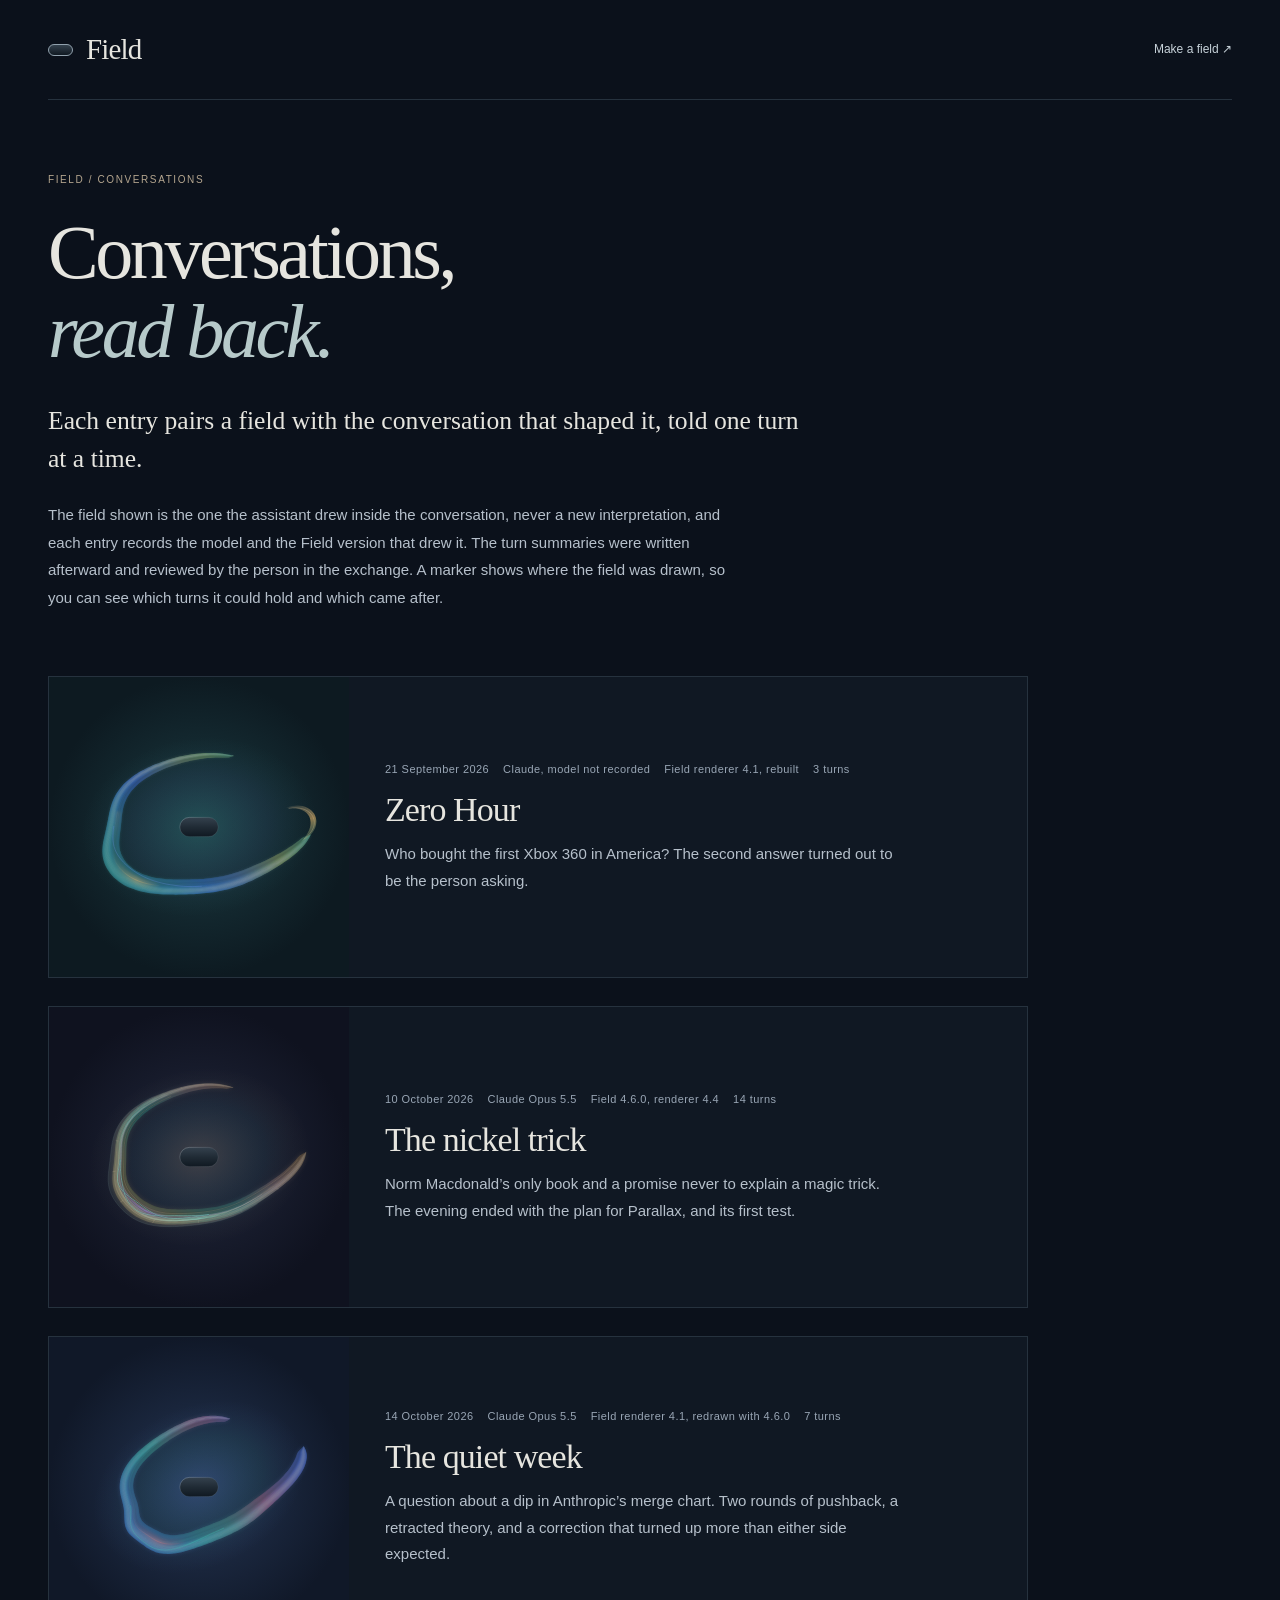
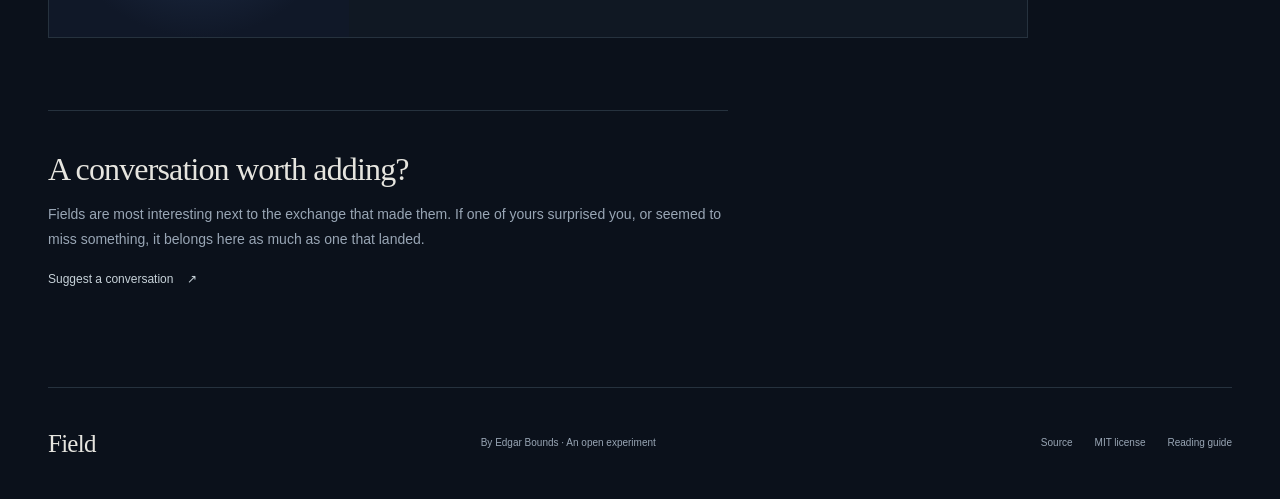
==== commit 5428d53b: "The quiet week: a second field, the renderer check, and seven fresh readers Adds "Drawn again, later" ====
--- a/docs/conversations/index.html
+++ b/docs/conversations/index.html
@@ -38,7 +38,7 @@
       <li class="conv-card">
         <img src="quiet-week/field.svg" alt="" loading="lazy" width="1000" height="1000">
         <div class="conv-card-body">
-          <div class="conv-meta"><span>14 October 2026</span><span>Claude Opus 5.5</span><span>Field renderer 4.1</span><span>7 turns</span></div>
+          <div class="conv-meta"><span>14 October 2026</span><span>Claude Opus 5.5</span><span>Field renderer 4.1, redrawn with 4.6.0</span><span>7 turns</span></div>
           <h2><a href="quiet-week.html">The quiet week</a></h2>
           <p>A question about a dip in Anthropic’s merge chart. Two rounds of pushback, a retracted theory, and a correction that turned up more than either side expected.</p>
         </div>
--- a/docs/site/conversations.css
+++ b/docs/site/conversations.css
@@ -75,6 +75,22 @@
 .conv-update figcaption { font-size: 13px; line-height: 1.75; color: var(--muted); }
 .conv-update figcaption b { display: block; font-weight: 500; color: var(--text); margin-bottom: 4px; }
 .conv-update figcaption a { color: var(--warm); }
+.conv-section.wide { max-width: 1000px; }
+.conv-section h3 { font-size: 24px; margin: 40px 0 14px; }
+.conv-section .conv-versions { max-width: 760px; margin-top: 26px; }
+.conv-section .conv-triptych, .conv-triptych { list-style: none; margin: 28px 0 0; padding: 0; display: grid; grid-template-columns: repeat(3, minmax(0, 1fr)); gap: 18px; }
+.conv-triptych figure { margin: 0; }
+.conv-triptych img { width: 100%; height: auto; aspect-ratio: 1; border: 1px solid var(--line); }
+.conv-triptych figcaption { margin-top: 10px; font-size: 12px; line-height: 1.6; color: var(--muted); }
+.conv-triptych figcaption b { display: block; color: var(--text); font-weight: 500; }
+.conv-table { width: 100%; max-width: 760px; border-collapse: collapse; margin: 22px 0 8px; font-size: 14px; }
+.conv-table th, .conv-table td { text-align: left; padding: 9px 12px 9px 0; border-bottom: 1px solid var(--line); vertical-align: top; }
+.conv-table th { font-weight: 500; color: var(--muted); font-size: 11px; letter-spacing: .1em; text-transform: uppercase; }
+.conv-table td:first-child { color: var(--muted); }
+.conv-table td { color: #c3ccd5; }
+.conv-table .differs { color: var(--text); }
+.conv-section li b { color: var(--text); font-weight: 500; }
+@media (max-width: 600px) { .conv-section .conv-triptych { grid-template-columns: 1fr; } .conv-triptych figure { max-width: 320px; } .conv-table { font-size: 13px; } }
 .conv-footnote { margin: 0 0 0 46px; font-size: 12px; line-height: 1.7; color: var(--muted); }
 @media (max-width: 760px) { .conv-update { grid-template-columns: 1fr; } .conv-update img { max-width: 320px; } .conv-footnote { margin-left: 38px; } }
 
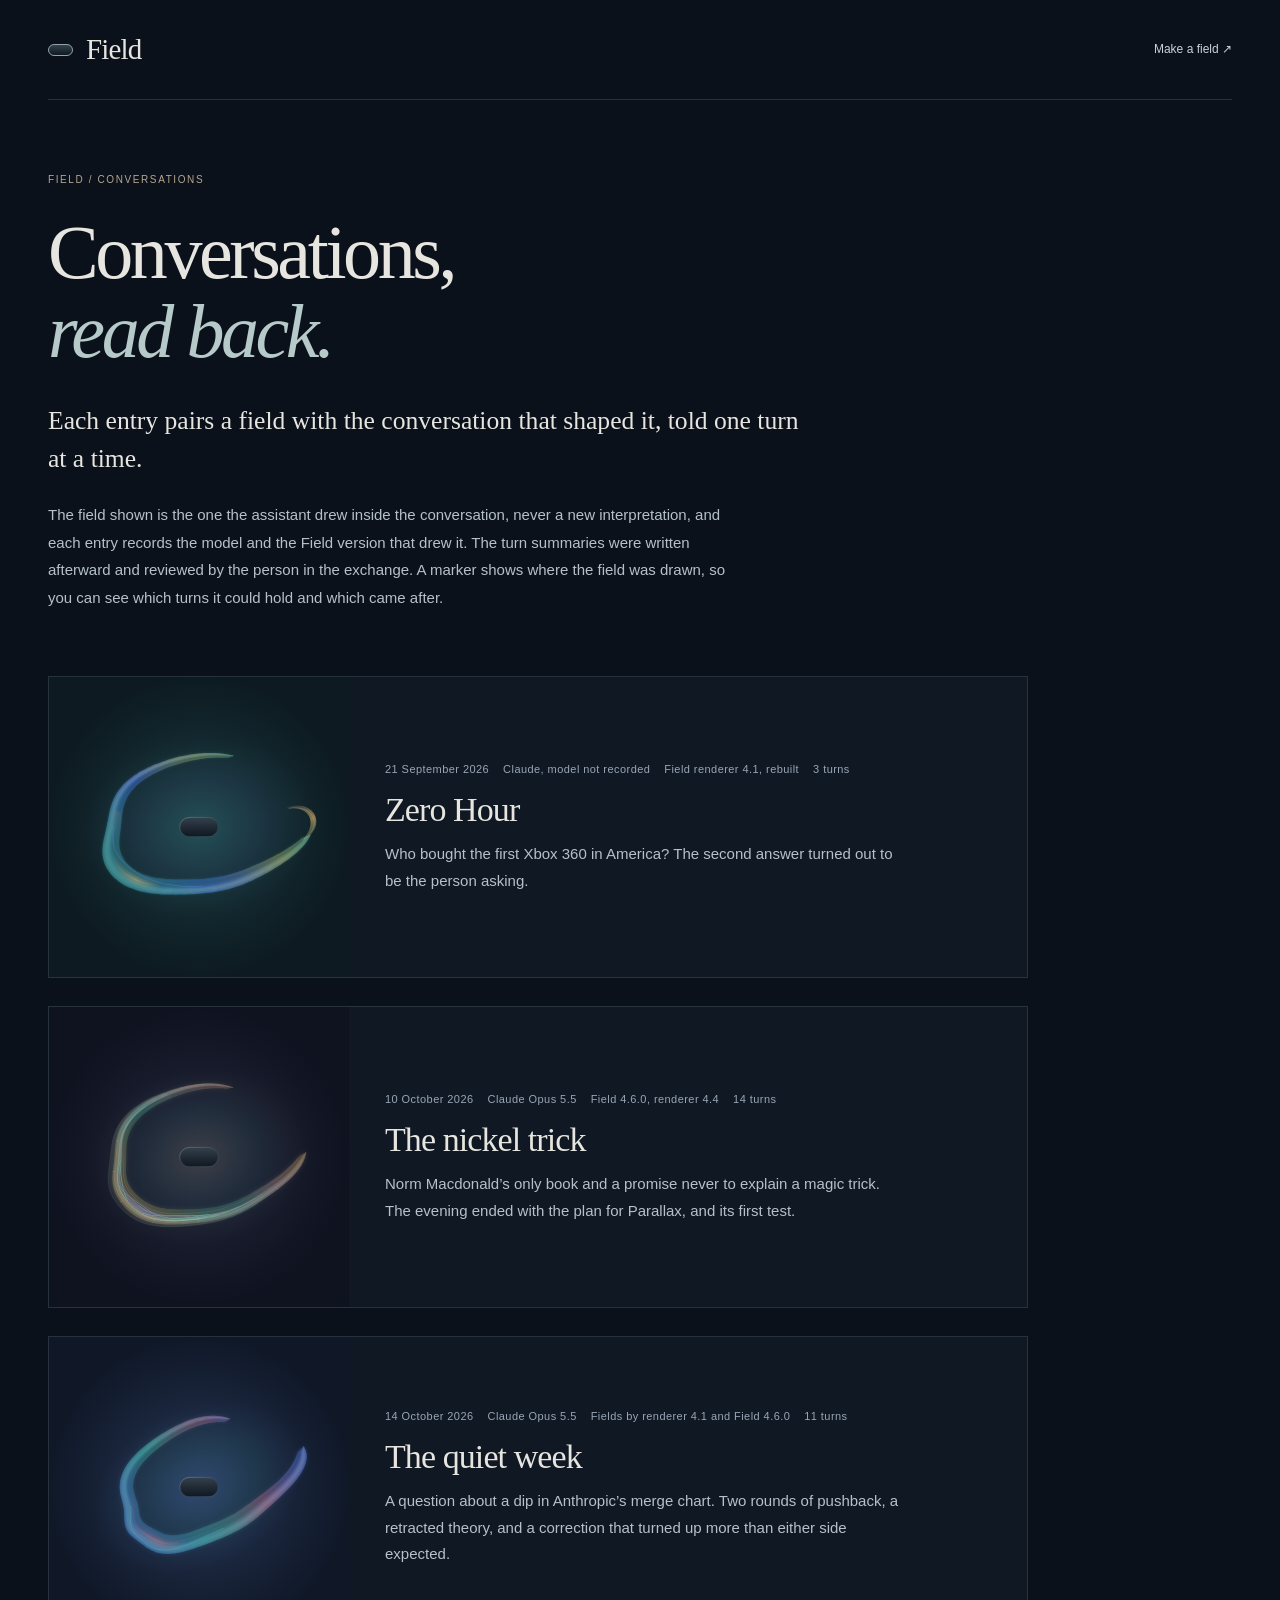
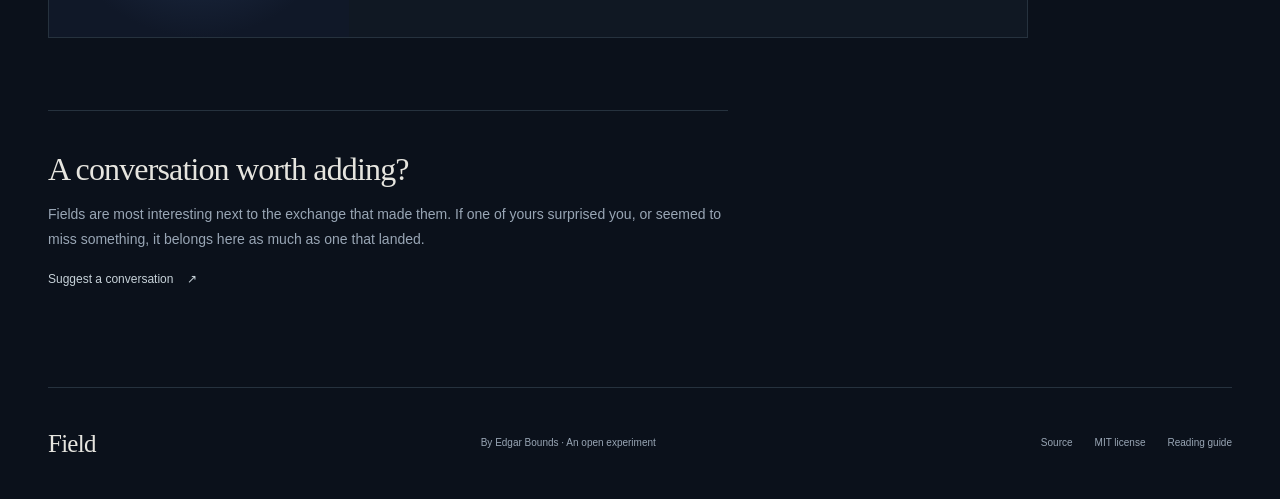
==== commit 318ebc3b: "The quiet week: put the second field on the timeline Adds turns 8-11 (the archive, the second field," ====
--- a/docs/conversations/index.html
+++ b/docs/conversations/index.html
@@ -38,7 +38,7 @@
       <li class="conv-card">
         <img src="quiet-week/field.svg" alt="" loading="lazy" width="1000" height="1000">
         <div class="conv-card-body">
-          <div class="conv-meta"><span>14 October 2026</span><span>Claude Opus 5.5</span><span>Field renderer 4.1, redrawn with 4.6.0</span><span>7 turns</span></div>
+          <div class="conv-meta"><span>14 October 2026</span><span>Claude Opus 5.5</span><span>Fields by renderer 4.1 and Field 4.6.0</span><span>11 turns</span></div>
           <h2><a href="quiet-week.html">The quiet week</a></h2>
           <p>A question about a dip in Anthropic’s merge chart. Two rounds of pushback, a retracted theory, and a correction that turned up more than either side expected.</p>
         </div>
--- a/docs/site/conversations.css
+++ b/docs/site/conversations.css
@@ -109,3 +109,7 @@
   .speaker p { font-size: 14px; }
   .conv-section { margin-top: 56px; padding-top: 32px; }
 }
+.turn-field { margin: 18px 0 0; max-width: 440px; }
+.turn-field img { width: 100%; height: auto; aspect-ratio: 1; border: 1px solid var(--line); }
+.turn-field figcaption { margin-top: 10px; display: flex; flex-wrap: wrap; justify-content: space-between; gap: 6px 18px; font-size: 11px; color: var(--muted); }
+.turn-field figcaption a { color: var(--warm); text-decoration: underline; text-underline-offset: 3px; }
